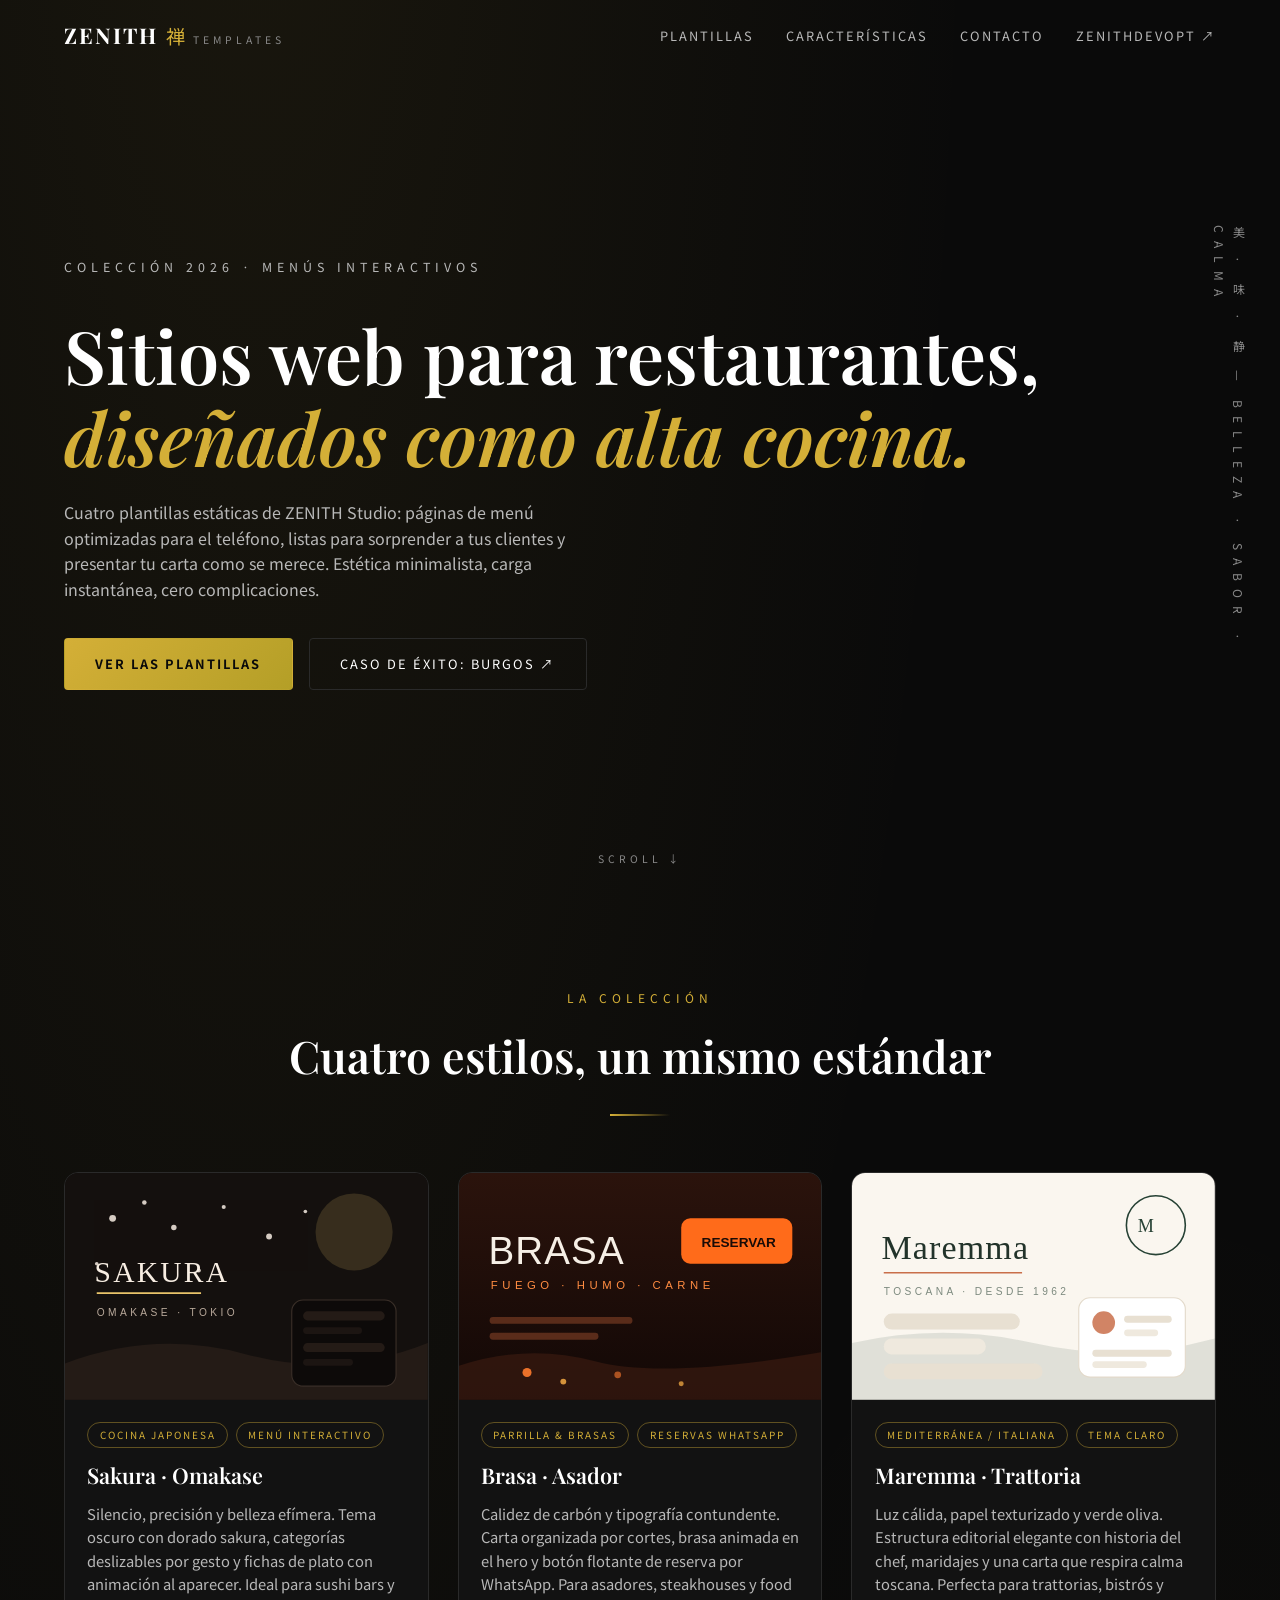
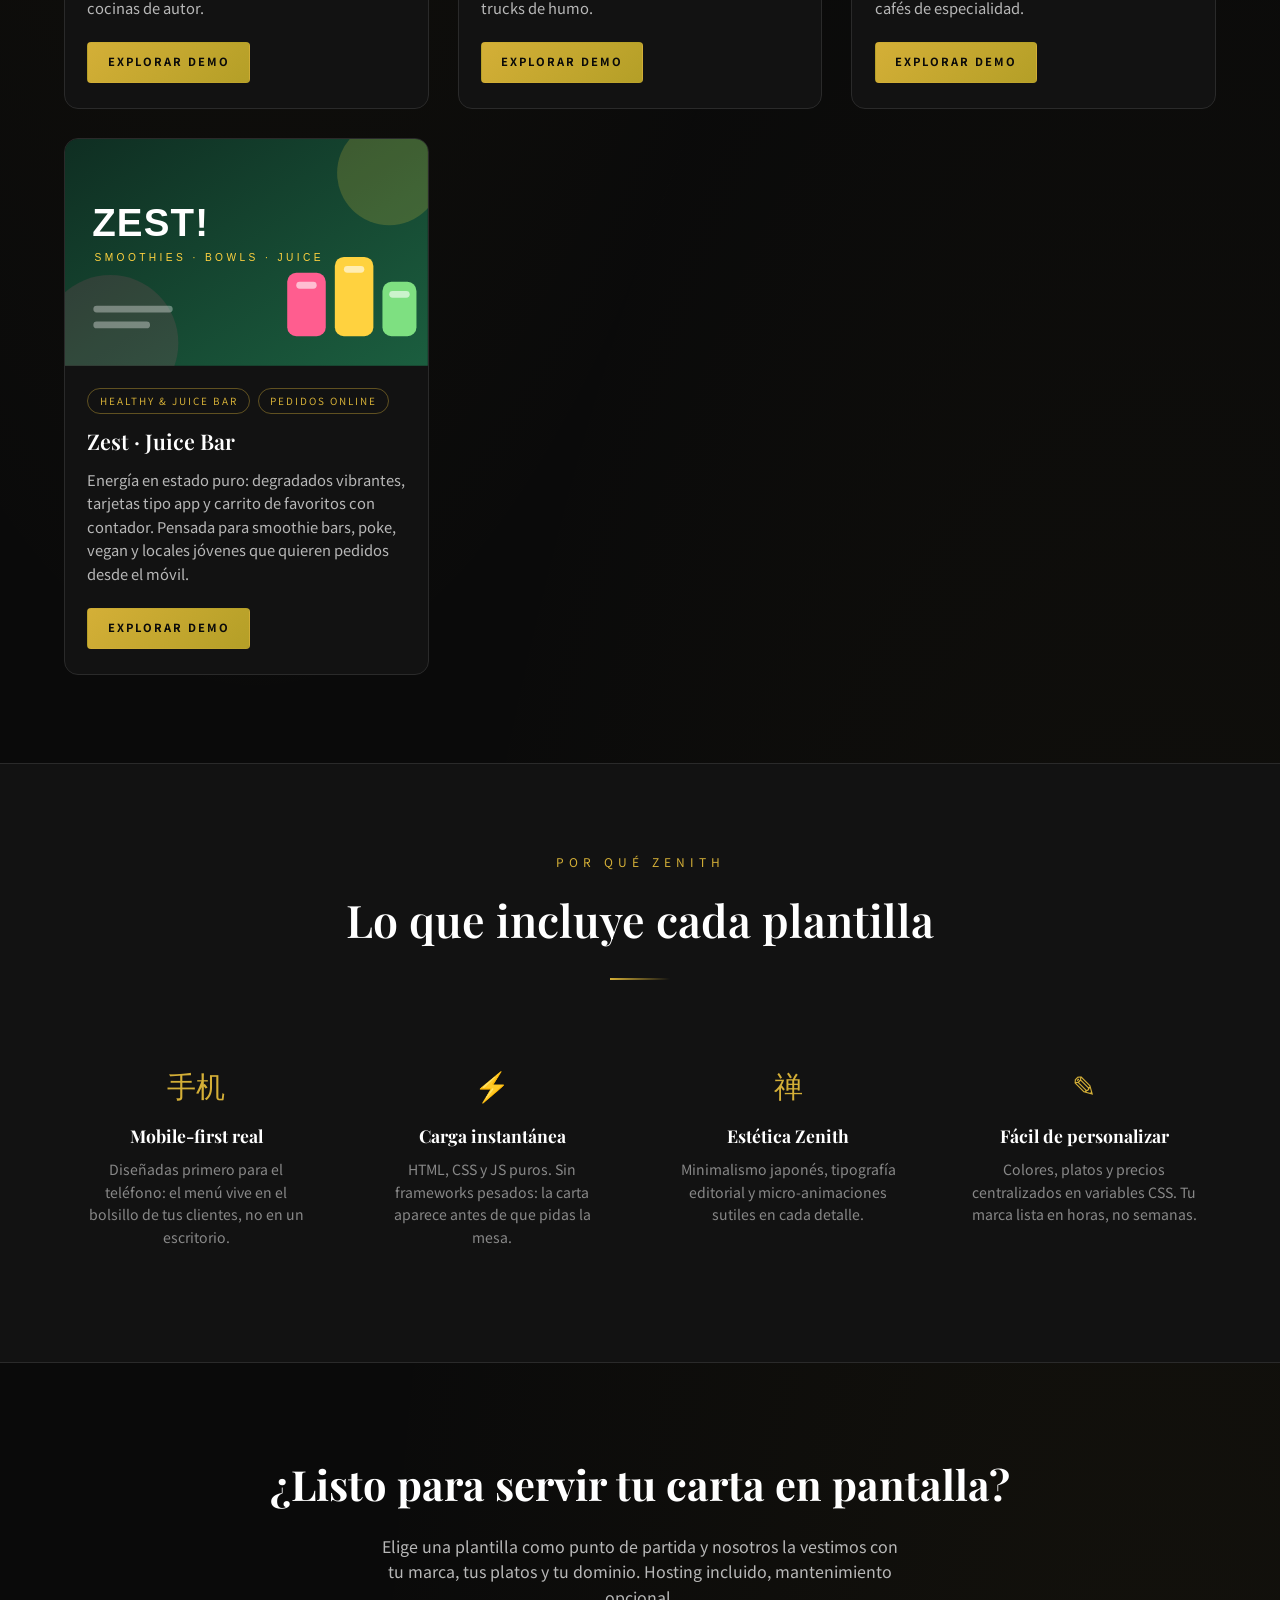
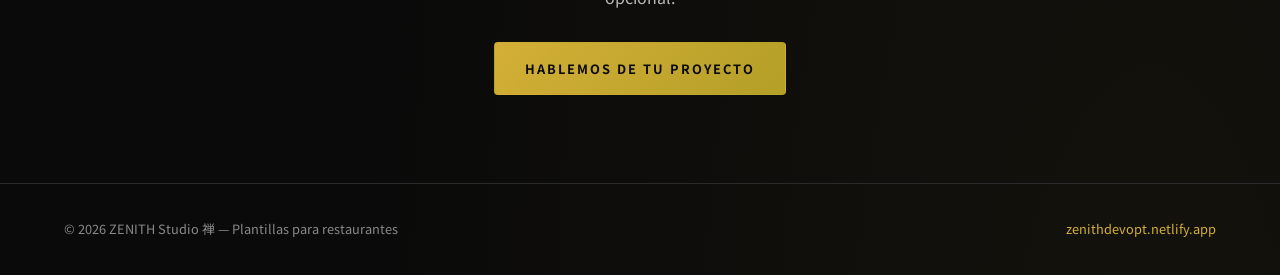
==== index.html @ badf2548 "feat: showcase Zenith + 4 plantillas de menú (sakura, brasa, maremma, zest)" ====
<!DOCTYPE html>
<html lang="es">
<head>
  <meta charset="UTF-8">
  <meta name="viewport" content="width=device-width, initial-scale=1.0">
  <meta name="description" content="ZENITH Studio — Colección de plantillas web para restaurantes: menús interactivos optimizados para móviles, con nuestra estética minimalista premium.">
  <title>ZENITH | Plantillas para Restaurantes 禅</title>

  <link rel="preconnect" href="https://fonts.googleapis.com">
  <link rel="preconnect" href="https://fonts.gstatic.com" crossorigin>
  <link href="https://fonts.googleapis.com/css2?family=Playfair+Display:ital,wght@0,400;0,600;0,700;1,600&family=Noto+Sans+JP:wght@300;400;500;700&display=swap" rel="stylesheet">

  <link rel="stylesheet" href="css/showcase.css">
</head>
<body>
  <!-- Navegación -->
  <nav class="navbar">
    <div class="container nav-container">
      <a href="#" class="logo">
        <span class="logo-text">ZENITH</span>
        <span class="logo-kanji">禅</span>
        <span class="logo-sub">Templates</span>
      </a>
      <ul class="nav-links">
        <li><a href="#plantillas">Plantillas</a></li>
        <li><a href="#caracteristicas">Características</a></li>
        <li><a href="#contacto">Contacto</a></li>
        <li><a href="https://zenithdevopt.netlify.app/" target="_blank" rel="noopener">zenithdevopt ↗</a></li>
      </ul>
      <button class="hamburger" aria-label="Abrir menú"><span></span><span></span><span></span></button>
    </div>
  </nav>

  <!-- Hero -->
  <header class="hero">
    <div class="container">
      <p class="hero-kicker reveal">Colección 2026 · Menús interactivos</p>
      <h1 class="reveal">Sitios web para restaurantes,<br><span class="hl">diseñados como alta cocina.</span></h1>
      <p class="reveal">Cuatro plantillas estáticas de ZENITH Studio: páginas de menú optimizadas para el teléfono, listas para sorprender a tus clientes y presentar tu carta como se merece. Estética minimalista, carga instantánea, cero complicaciones.</p>
      <div class="hero-actions reveal">
        <a href="#plantillas" class="btn btn-primary">Ver las plantillas</a>
        <a href="https://burgos.netlify.app/" target="_blank" rel="noopener" class="btn btn-ghost">Caso de éxito: Burgos ↗</a>
      </div>
    </div>
    <div class="hero-vertical">美 · 味 · 静 — BELLEZA · SABOR · CALMA</div>
    <div class="scroll-hint">Scroll ↓</div>
  </header>

  <!-- Plantillas -->
  <section id="plantillas">
    <div class="container">
      <div class="section-head reveal">
        <span class="kicker">La colección</span>
        <h2>Cuatro estilos, un mismo estándar</h2>
        <div class="section-line"></div>
      </div>

      <div class="tpl-grid">
        <!-- Sakura -->
        <article class="tpl-card reveal">
          <div class="tpl-preview" aria-hidden="true">
            <svg viewBox="0 0 320 200" preserveAspectRatio="xMidYMid slice" xmlns="http://www.w3.org/2000/svg">
              <rect width="320" height="200" fill="#14100e"/>
              <circle cx="255" cy="52" r="34" fill="#e9c46a" opacity="0.16"/>
              <path d="M0 168 Q80 138 160 160 T320 150 V200 H0 Z" fill="#241b16"/>
              <g fill="#f7ede2" opacity="0.85">
                <circle cx="42" cy="40" r="3"/><circle cx="70" cy="26" r="2"/><circle cx="96" cy="48" r="2.4"/>
                <circle cx="140" cy="30" r="1.8"/><circle cx="180" cy="56" r="2.6"/><circle cx="212" cy="34" r="1.6"/>
                <circle cx="28" cy="80" r="1.6"/><circle cx="118" cy="86" r="1.8"/>
              </g>
              <text x="26" y="96" font-family="Georgia, serif" font-size="26" fill="#f7ede2" letter-spacing="2">SAKURA</text>
              <line x1="28" y1="106" x2="120" y2="106" stroke="#e9c46a" stroke-width="1.5"/>
              <text x="28" y="126" font-family="Arial" font-size="9" fill="#b8a89a" letter-spacing="3">OMAKASE · TOKIO</text>
              <rect x="200" y="112" width="92" height="76" rx="10" fill="#0d0a09" stroke="#3a2f28"/>
              <rect x="210" y="122" width="72" height="8" rx="4" fill="#241b16"/>
              <rect x="210" y="136" width="52" height="6" rx="3" fill="#1c1512"/>
              <rect x="210" y="150" width="72" height="8" rx="4" fill="#241b16"/>
              <rect x="210" y="164" width="44" height="6" rx="3" fill="#1c1512"/>
            </svg>
          </div>
          <div class="tpl-body">
            <div class="tpl-tags"><span class="tag">Cocina japonesa</span><span class="tag">Menú interactivo</span></div>
            <h3>Sakura · Omakase</h3>
            <p>Silencio, precisión y belleza efímera. Tema oscuro con dorado sakura, categorías deslizables por gesto y fichas de plato con animación al aparecer. Ideal para sushi bars y cocinas de autor.</p>
            <div class="tpl-actions">
              <a class="btn btn-primary" href="plantillas/sakura/index.html">Explorar demo</a>
            </div>
          </div>
        </article>

        <!-- Brasa -->
        <article class="tpl-card reveal">
          <div class="tpl-preview" aria-hidden="true">
            <svg viewBox="0 0 320 200" preserveAspectRatio="xMidYMid slice" xmlns="http://www.w3.org/2000/svg">
              <defs>
                <linearGradient id="brasaG" x1="0" y1="0" x2="0" y2="1">
                  <stop offset="0" stop-color="#2b130c"/><stop offset="1" stop-color="#120806"/>
                </linearGradient>
              </defs>
              <rect width="320" height="200" fill="url(#brasaG)"/>
              <path d="M0 170 Q60 150 120 166 T320 158 V200 H0 Z" fill="#3a1a10" opacity="0.7"/>
              <circle cx="60" cy="176" r="4" fill="#ff7b2E" opacity="0.9"/>
              <circle cx="92" cy="184" r="2.6" fill="#ffb347" opacity="0.8"/>
              <circle cx="140" cy="178" r="3" fill="#ff7b2e" opacity="0.6"/>
              <circle cx="196" cy="186" r="2.2" fill="#ffb347" opacity="0.7"/>
              <text x="26" y="80" font-family="Impact, Arial Black, sans-serif" font-size="34" fill="#f6efe6" letter-spacing="1">BRASA</text>
              <text x="28" y="102" font-family="Arial" font-size="10" fill="#ff8c42" letter-spacing="4">FUEGO · HUMO · CARNE</text>
              <rect x="196" y="40" width="98" height="40" rx="8" fill="#ff6b1a"/>
              <text x="214" y="65" font-family="Arial" font-size="12" font-weight="bold" fill="#1a0b06">RESERVAR</text>
              <g stroke="#5a2c1a" stroke-width="6" stroke-linecap="round">
                <line x1="30" y1="130" x2="150" y2="130"/><line x1="30" y1="144" x2="120" y2="144"/>
              </g>
            </svg>
          </div>
          <div class="tpl-body">
            <div class="tpl-tags"><span class="tag">Parrilla &amp; brasas</span><span class="tag">Reservas WhatsApp</span></div>
            <h3>Brasa · Asador</h3>
            <p>Calidez de carbón y tipografía contundente. Carta organizada por cortes, brasa animada en el hero y botón flotante de reserva por WhatsApp. Para asadores, steakhouses y food trucks de humo.</p>
            <div class="tpl-actions">
              <a class="btn btn-primary" href="plantillas/brasa/index.html">Explorar demo</a>
            </div>
          </div>
        </article>

        <!-- Maremma -->
        <article class="tpl-card reveal">
          <div class="tpl-preview" aria-hidden="true">
            <svg viewBox="0 0 320 200" preserveAspectRatio="xMidYMid slice" xmlns="http://www.w3.org/2000/svg">
              <rect width="320" height="200" fill="#faf6ef"/>
              <path d="M0 150 Q80 132 160 150 T320 146 V200 H0 Z" fill="#274235" opacity="0.12"/>
              <circle cx="268" cy="46" r="26" fill="none" stroke="#274235" stroke-width="1.4"/>
              <text x="252" y="52" font-family="Georgia, serif" font-size="16" fill="#274235">M</text>
              <text x="26" y="76" font-family="Georgia, serif" font-size="30" fill="#22332a" letter-spacing="1">Maremma</text>
              <line x1="28" y1="88" x2="150" y2="88" stroke="#c96f4a" stroke-width="1.5"/>
              <text x="28" y="108" font-family="Arial" font-size="9" fill="#7d8a7f" letter-spacing="3">TOSCANA · DESDE 1962</text>
              <g>
                <rect x="28" y="124" width="120" height="14" rx="7" fill="#e8e0d2"/>
                <rect x="28" y="146" width="90" height="14" rx="7" fill="#efe9de"/>
                <rect x="28" y="168" width="140" height="14" rx="7" fill="#e8e0d2"/>
              </g>
              <rect x="200" y="110" width="94" height="70" rx="10" fill="#ffffff" stroke="#e3dacb"/>
              <circle cx="222" cy="132" r="10" fill="#c96f4a" opacity="0.85"/>
              <rect x="240" y="126" width="42" height="6" rx="3" fill="#e8e0d2"/>
              <rect x="240" y="138" width="30" height="6" rx="3" fill="#efe9de"/>
              <rect x="212" y="156" width="70" height="6" rx="3" fill="#e8e0d2"/>
              <rect x="212" y="166" width="48" height="6" rx="3" fill="#efe9de"/>
            </svg>
          </div>
          <div class="tpl-body">
            <div class="tpl-tags"><span class="tag">Mediterránea / italiana</span><span class="tag">Tema claro</span></div>
            <h3>Maremma · Trattoria</h3>
            <p>Luz cálida, papel texturizado y verde oliva. Estructura editorial elegante con historia del chef, maridajes y una carta que respira calma toscana. Perfecta para trattorias, bistrós y cafés de especialidad.</p>
            <div class="tpl-actions">
              <a class="btn btn-primary" href="plantillas/maremma/index.html">Explorar demo</a>
            </div>
          </div>
        </article>

        <!-- Zest -->
        <article class="tpl-card reveal">
          <div class="tpl-preview" aria-hidden="true">
            <svg viewBox="0 0 320 200" preserveAspectRatio="xMidYMid slice" xmlns="http://www.w3.org/2000/svg">
              <defs>
                <linearGradient id="zestG" x1="0" y1="0" x2="1" y2="1">
                  <stop offset="0" stop-color="#0f2e22"/><stop offset="1" stop-color="#1b5e3f"/>
                </linearGradient>
              </defs>
              <rect width="320" height="200" fill="url(#zestG)"/>
              <circle cx="286" cy="30" r="46" fill="#ffd23f" opacity="0.18"/>
              <circle cx="40" cy="180" r="60" fill="#ff5d8f" opacity="0.12"/>
              <text x="24" y="86" font-family="Verdana, sans-serif" font-weight="bold" font-size="34" fill="#ffffff" letter-spacing="1">ZEST!</text>
              <text x="26" y="108" font-family="Arial" font-size="9" fill="#ffd23f" letter-spacing="3">SMOOTHIES · BOWLS · JUICE</text>
              <g>
                <rect x="196" y="118" width="34" height="56" rx="8" fill="#ff5d8f"/>
                <rect x="238" y="104" width="34" height="70" rx="8" fill="#ffd23f"/>
                <rect x="280" y="126" width="30" height="48" rx="8" fill="#7ee081"/>
                <rect x="204" y="126" width="18" height="6" rx="3" fill="#ffffff" opacity="0.6"/>
                <rect x="246" y="112" width="18" height="6" rx="3" fill="#ffffff" opacity="0.6"/>
                <rect x="286" y="134" width="18" height="6" rx="3" fill="#ffffff" opacity="0.6"/>
              </g>
              <path d="M28 150 h64 M28 164 h44" stroke="#ffffff" stroke-opacity="0.35" stroke-width="6" stroke-linecap="round"/>
            </svg>
          </div>
          <div class="tpl-body">
            <div class="tpl-tags"><span class="tag">Healthy &amp; juice bar</span><span class="tag">Pedidos online</span></div>
            <h3>Zest · Juice Bar</h3>
            <p>Energía en estado puro: degradados vibrantes, tarjetas tipo app y carrito de favoritos con contador. Pensada para smoothie bars, poke, vegan y locales jóvenes que quieren pedidos desde el móvil.</p>
            <div class="tpl-actions">
              <a class="btn btn-primary" href="plantillas/zest/index.html">Explorar demo</a>
            </div>
          </div>
        </article>
      </div>
    </div>
  </section>

  <!-- Características -->
  <section id="caracteristicas" class="features">
    <div class="container">
      <div class="section-head reveal">
        <span class="kicker">Por qué ZENITH</span>
        <h2>Lo que incluye cada plantilla</h2>
        <div class="section-line"></div>
      </div>
      <div class="features-grid">
        <div class="feature reveal"><div class="feature-icon">手机</div><h3>Mobile-first real</h3><p>Diseñadas primero para el teléfono: el menú vive en el bolsillo de tus clientes, no en un escritorio.</p></div>
        <div class="feature reveal"><div class="feature-icon">⚡</div><h3>Carga instantánea</h3><p>HTML, CSS y JS puros. Sin frameworks pesados: la carta aparece antes de que pidas la mesa.</p></div>
        <div class="feature reveal"><div class="feature-icon">禅</div><h3>Estética Zenith</h3><p>Minimalismo japonés, tipografía editorial y micro-animaciones sutiles en cada detalle.</p></div>
        <div class="feature reveal"><div class="feature-icon">✎</div><h3>Fácil de personalizar</h3><p>Colores, platos y precios centralizados en variables CSS. Tu marca lista en horas, no semanas.</p></div>
      </div>
    </div>
  </section>

  <!-- CTA -->
  <section id="contacto" class="cta">
    <div class="container reveal">
      <h2>¿Listo para servir tu carta en pantalla?</h2>
      <p>Elige una plantilla como punto de partida y nosotros la vestimos con tu marca, tus platos y tu dominio. Hosting incluido, mantenimiento opcional.</p>
      <a class="btn btn-primary" href="https://zenithdevopt.netlify.app/#contact" target="_blank" rel="noopener">Hablemos de tu proyecto</a>
    </div>
  </section>

  <footer>
    <div class="container footer-row">
      <p>© 2026 ZENITH Studio 禅 — Plantillas para restaurantes</p>
      <p><a href="https://zenithdevopt.netlify.app/" target="_blank" rel="noopener">zenithdevopt.netlify.app</a></p>
    </div>
  </footer>

  <script src="js/showcase.js"></script>
</body>
</html>
---- css/showcase.css ----
/* ===================================
   ZENITH Studio — Showcase de Plantillas
   Estética: minimalismo japonés + dorado
   =================================== */

:root {
  --bg-1: #0a0a0a;
  --bg-2: #121212;
  --bg-3: #1a1a1a;
  --text-1: #ffffff;
  --text-2: #b8b8b8;
  --text-3: #888888;
  --accent: #d4af37;
  --accent-light: #f4cf57;
  --border: #2a2a2a;
  --font-serif: "Playfair Display", Georgia, serif;
  --font-sans: "Noto Sans JP", "Helvetica Neue", Arial, sans-serif;
  --tr: 0.3s ease;
}

*, *::before, *::after { margin: 0; padding: 0; box-sizing: border-box; }

html { scroll-behavior: smooth; }

body {
  font-family: var(--font-sans);
  background:
    radial-gradient(ellipse at 20% -10%, rgba(212, 175, 55, 0.08), transparent 50%),
    radial-gradient(ellipse at 90% 110%, rgba(212, 175, 55, 0.05), transparent 50%),
    var(--bg-1);
  color: var(--text-1);
  line-height: 1.6;
  overflow-x: hidden;
  -webkit-font-smoothing: antialiased;
}

.container { width: 100%; max-width: 1200px; margin: 0 auto; padding: 0 1.5rem; }

/* ---------- Navbar ---------- */
.navbar {
  position: fixed; top: 0; left: 0; width: 100%; z-index: 100;
  padding: 1.1rem 0;
  transition: var(--tr);
  background: transparent;
}
.navbar.scrolled {
  background: rgba(10, 10, 10, 0.9);
  backdrop-filter: blur(16px);
  -webkit-backdrop-filter: blur(16px);
  padding: 0.7rem 0;
  border-bottom: 1px solid var(--border);
}
.nav-container { display: flex; align-items: center; justify-content: space-between; }
.logo { display: flex; align-items: baseline; gap: 0.5rem; text-decoration: none; color: var(--text-1); }
.logo-text { font-family: var(--font-serif); font-weight: 700; font-size: 1.35rem; letter-spacing: 2px; }
.logo-kanji { color: var(--accent); font-size: 1.2rem; }
.logo-sub { font-size: 0.65rem; letter-spacing: 4px; text-transform: uppercase; color: var(--text-3); }
.nav-links { display: flex; gap: 2rem; list-style: none; }
.nav-links a {
  color: var(--text-2); text-decoration: none; font-size: 0.8rem;
  text-transform: uppercase; letter-spacing: 2px; position: relative; padding-bottom: 4px;
  transition: var(--tr);
}
.nav-links a::after {
  content: ""; position: absolute; left: 0; bottom: 0; height: 1px; width: 0;
  background: var(--accent); transition: var(--tr);
}
.nav-links a:hover { color: var(--text-1); }
.nav-links a:hover::after { width: 100%; }

.hamburger { display: none; background: none; border: none; cursor: pointer; width: 30px; height: 24px; position: relative; z-index: 110; }
.hamburger span { display: block; height: 2px; background: var(--text-1); margin: 5px 0; transition: var(--tr); }
.hamburger.open span:nth-child(1) { transform: translateY(7px) rotate(45deg); }
.hamburger.open span:nth-child(2) { opacity: 0; }
.hamburger.open span:nth-child(3) { transform: translateY(-7px) rotate(-45deg); }

/* ---------- Hero ---------- */
.hero { min-height: 100svh; display: flex; align-items: center; position: relative; padding: 7rem 0 4rem; }
.hero-vertical {
  position: absolute; right: 2rem; top: 50%; transform: translateY(-50%);
  writing-mode: vertical-rl; letter-spacing: 8px; font-size: 0.75rem;
  color: var(--text-3); text-transform: uppercase;
}
.hero-kicker { color: var(--accent); letter-spacing: 5px; text-transform: uppercase; font-size: 0.78rem; margin-bottom: 1.2rem; }
.hero h1 {
  font-family: var(--font-serif); font-weight: 600;
  font-size: clamp(2.4rem, 6.5vw, 4.6rem); line-height: 1.12; margin-bottom: 1.4rem;
}
.hero h1 .hl { color: var(--accent); font-style: italic; }
.hero p { max-width: 560px; color: var(--text-2); margin-bottom: 2.2rem; }
.hero-actions { display: flex; gap: 1rem; flex-wrap: wrap; }
.btn {
  display: inline-flex; align-items: center; gap: 0.5rem; padding: 0.95rem 1.9rem;
  font-size: 0.8rem; letter-spacing: 2px; text-transform: uppercase; text-decoration: none;
  border-radius: 4px; transition: var(--tr); cursor: pointer; border: 1px solid transparent;
}
.btn-primary { background: linear-gradient(135deg, var(--accent), #b49f27); color: #0a0a0a; font-weight: 700; }
.btn-primary:hover { transform: translateY(-2px); box-shadow: 0 0 34px rgba(212, 175, 55, 0.35); }
.btn-ghost { border-color: var(--border); color: var(--text-1); }
.btn-ghost:hover { border-color: var(--accent); color: var(--accent); }
.scroll-hint { position: absolute; bottom: 2rem; left: 50%; transform: translateX(-50%); font-size: 0.65rem; letter-spacing: 4px; text-transform: uppercase; color: var(--text-3); animation: float 2.2s ease-in-out infinite; }
@keyframes float { 0%,100% { transform: translate(-50%, 0);} 50% { transform: translate(-50%, 8px);} }

/* ---------- Sections ---------- */
section { padding: 5.5rem 0; }
.section-head { text-align: center; margin-bottom: 3.5rem; }
.section-head .kicker { color: var(--accent); letter-spacing: 5px; text-transform: uppercase; font-size: 0.75rem; display: block; margin-bottom: 0.8rem; }
.section-head h2 { font-family: var(--font-serif); font-size: clamp(1.8rem, 4vw, 2.8rem); font-weight: 600; }
.section-line { width: 60px; height: 2px; margin: 1.4rem auto 0; background: linear-gradient(90deg, var(--accent), transparent); }

/* ---------- Grid de plantillas ---------- */
.tpl-grid { display: grid; grid-template-columns: repeat(auto-fit, minmax(280px, 1fr)); gap: 1.8rem; }
.tpl-card {
  background: var(--bg-2); border: 1px solid var(--border); border-radius: 14px;
  overflow: hidden; display: flex; flex-direction: column;
  transition: transform 0.35s ease, border-color 0.35s ease, box-shadow 0.35s ease;
}
.tpl-card:hover { transform: translateY(-6px); border-color: rgba(212, 175, 55, 0.5); box-shadow: 0 18px 44px rgba(0, 0, 0, 0.55); }
.tpl-preview { aspect-ratio: 16 / 10; position: relative; overflow: hidden; }
.tpl-preview svg { width: 100%; height: 100%; display: block; }
.tpl-body { padding: 1.4rem 1.4rem 1.6rem; display: flex; flex-direction: column; gap: 0.6rem; flex: 1; }
.tpl-tags { display: flex; gap: 0.5rem; flex-wrap: wrap; }
.tag { font-size: 0.62rem; letter-spacing: 2px; text-transform: uppercase; color: var(--accent); border: 1px solid rgba(212, 175, 55, 0.4); border-radius: 999px; padding: 0.25rem 0.7rem; }
.tpl-body h3 { font-family: var(--font-serif); font-size: 1.35rem; font-weight: 600; }
.tpl-body p { color: var(--text-2); font-size: 0.92rem; flex: 1; }
.tpl-actions { display: flex; gap: 0.8rem; margin-top: 0.8rem; }
.tpl-actions .btn { padding: 0.65rem 1.2rem; font-size: 0.7rem; }

/* ---------- Features ---------- */
.features { background: var(--bg-2); border-block: 1px solid var(--border); }
.features-grid { display: grid; grid-template-columns: repeat(auto-fit, minmax(220px, 1fr)); gap: 2rem; }
.feature { text-align: center; padding: 1.6rem 1rem; }
.feature-icon { font-size: 1.8rem; color: var(--accent); margin-bottom: 0.9rem; font-family: var(--font-serif); }
.feature h3 { font-family: var(--font-serif); font-size: 1.1rem; margin-bottom: 0.5rem; }
.feature p { color: var(--text-3); font-size: 0.88rem; }

/* ---------- CTA + Footer ---------- */
.cta { text-align: center; }
.cta h2 { font-family: var(--font-serif); font-size: clamp(1.7rem, 4vw, 2.6rem); margin-bottom: 1rem; }
.cta p { color: var(--text-2); max-width: 520px; margin: 0 auto 2rem; }
footer { border-top: 1px solid var(--border); padding: 2.2rem 0; }
.footer-row { display: flex; justify-content: space-between; align-items: center; gap: 1rem; flex-wrap: wrap; }
footer p { color: var(--text-3); font-size: 0.8rem; }
footer a { color: var(--accent); text-decoration: none; }

/* ---------- Animaciones de aparición ---------- */
.reveal { opacity: 0; transform: translateY(26px); transition: opacity 0.7s ease, transform 0.7s ease; }
.reveal.visible { opacity: 1; transform: none; }

/* ---------- Responsive ---------- */
@media (max-width: 768px) {
  .nav-links {
    position: fixed; inset: 0; background: rgba(10, 10, 10, 0.97);
    backdrop-filter: blur(14px);
    flex-direction: column; align-items: center; justify-content: center;
    gap: 2.2rem; transform: translateX(100%); transition: transform 0.35s ease; z-index: 105;
  }
  .nav-links.open { transform: translateX(0); }
  .nav-links a { font-size: 1rem; }
  .hamburger { display: block; }
  .hero-vertical { display: none; }
  section { padding: 4rem 0; }
}
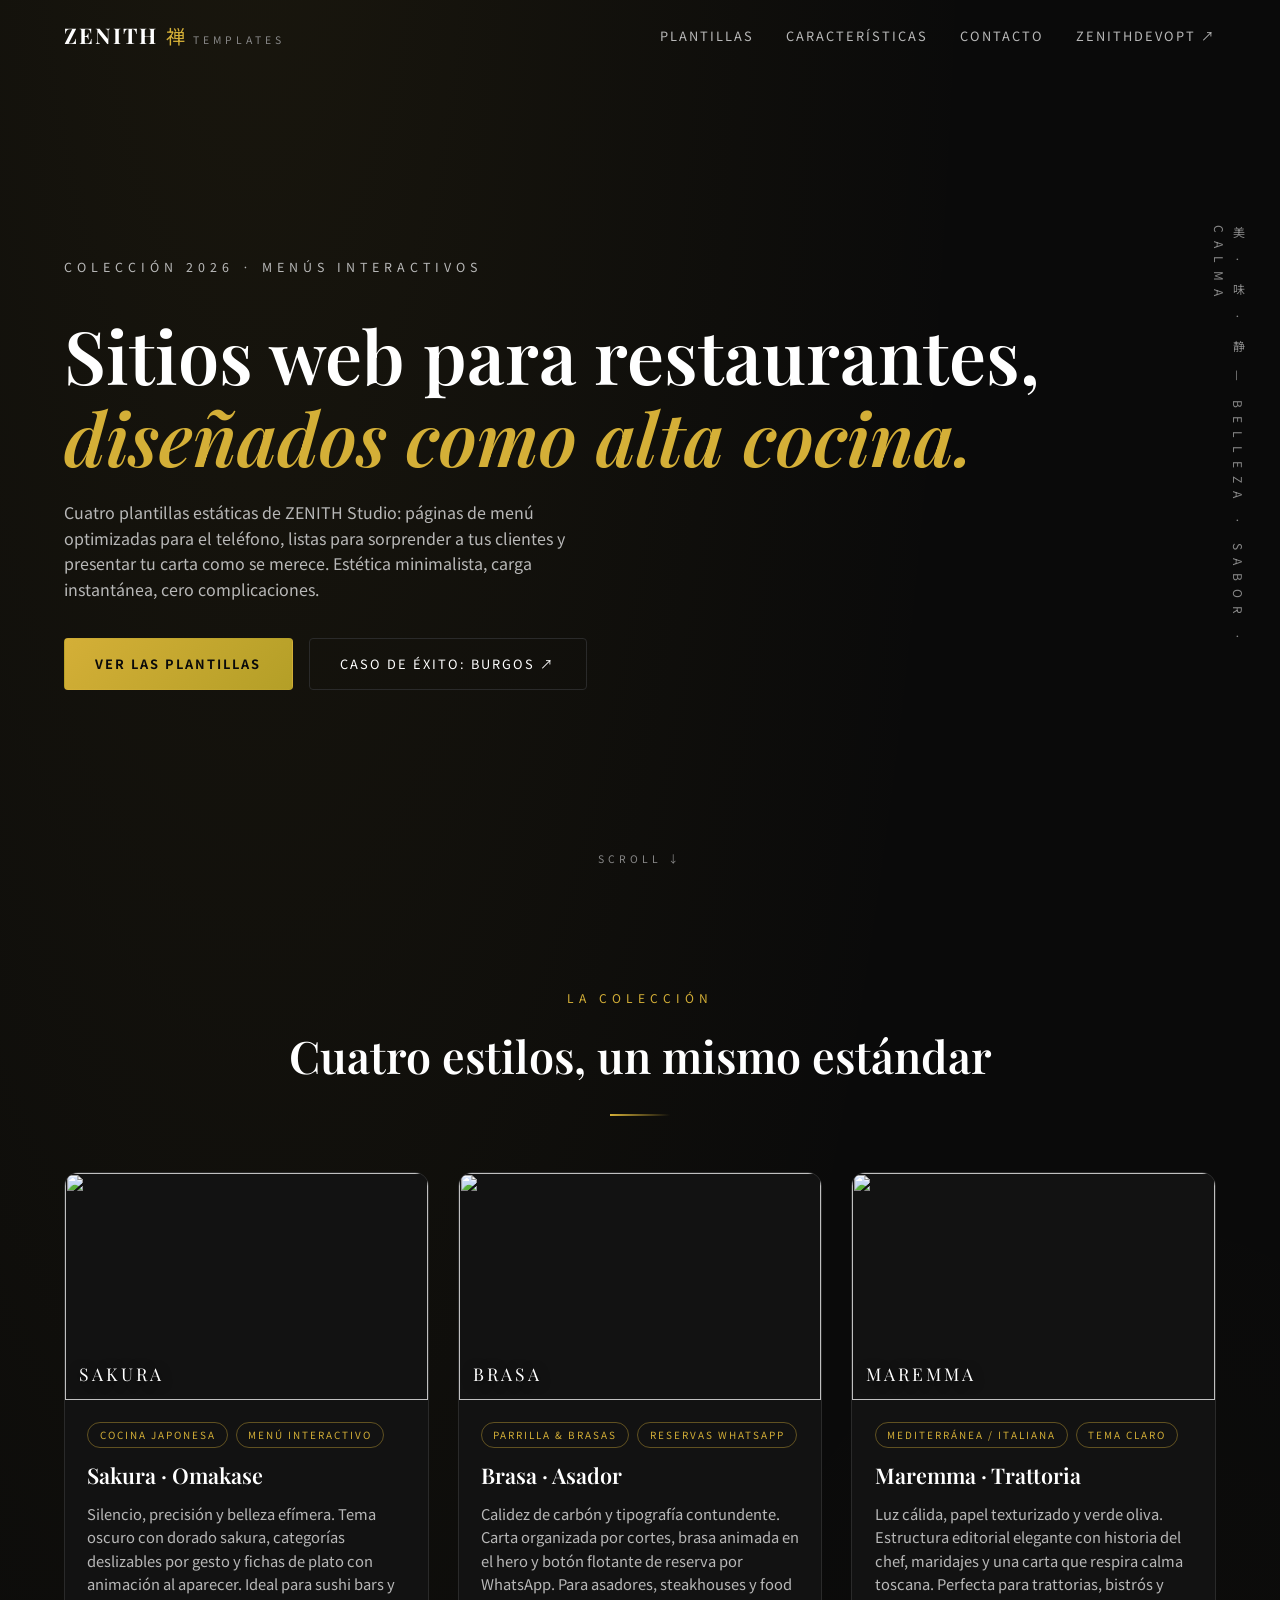
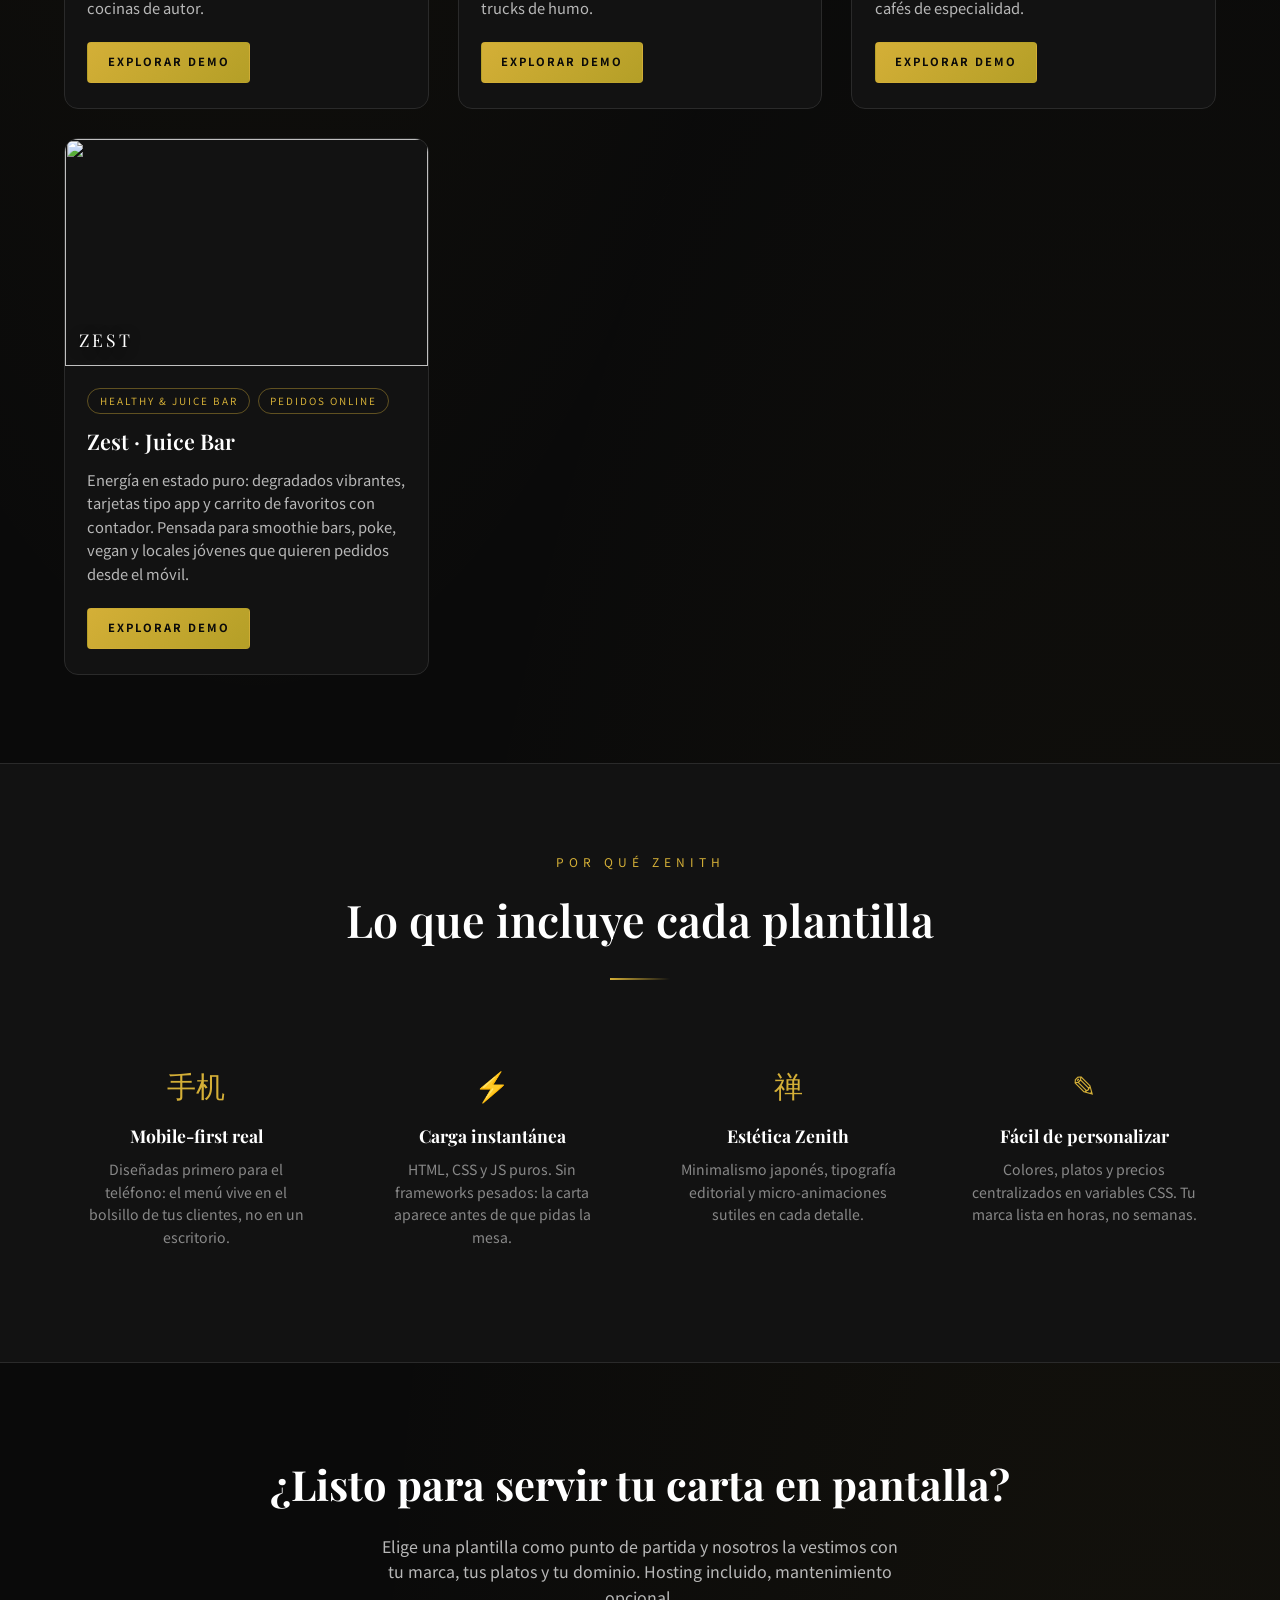
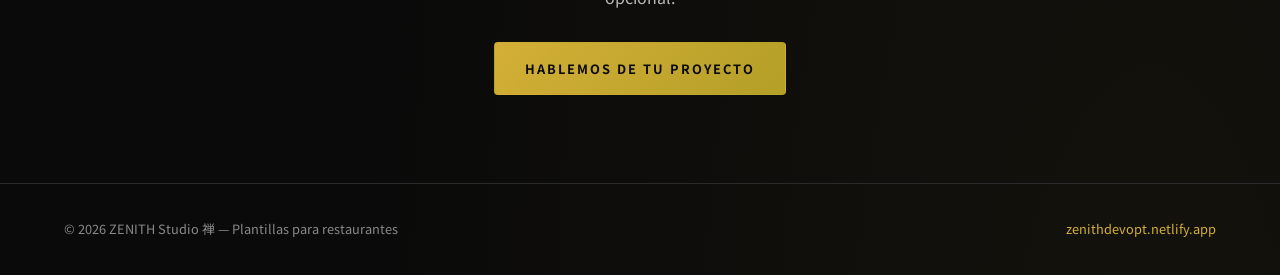
==== commit 3c6d288c: "feat: fotos reales de platos (Unsplash) en las 4 plantillas + showcase - js/photos.js en sakura/bras" ====
--- a/index.html
+++ b/index.html
@@ -58,26 +58,7 @@
       <div class="tpl-grid">
         <!-- Sakura -->
         <article class="tpl-card reveal">
-          <div class="tpl-preview" aria-hidden="true">
-            <svg viewBox="0 0 320 200" preserveAspectRatio="xMidYMid slice" xmlns="http://www.w3.org/2000/svg">
-              <rect width="320" height="200" fill="#14100e"/>
-              <circle cx="255" cy="52" r="34" fill="#e9c46a" opacity="0.16"/>
-              <path d="M0 168 Q80 138 160 160 T320 150 V200 H0 Z" fill="#241b16"/>
-              <g fill="#f7ede2" opacity="0.85">
-                <circle cx="42" cy="40" r="3"/><circle cx="70" cy="26" r="2"/><circle cx="96" cy="48" r="2.4"/>
-                <circle cx="140" cy="30" r="1.8"/><circle cx="180" cy="56" r="2.6"/><circle cx="212" cy="34" r="1.6"/>
-                <circle cx="28" cy="80" r="1.6"/><circle cx="118" cy="86" r="1.8"/>
-              </g>
-              <text x="26" y="96" font-family="Georgia, serif" font-size="26" fill="#f7ede2" letter-spacing="2">SAKURA</text>
-              <line x1="28" y1="106" x2="120" y2="106" stroke="#e9c46a" stroke-width="1.5"/>
-              <text x="28" y="126" font-family="Arial" font-size="9" fill="#b8a89a" letter-spacing="3">OMAKASE · TOKIO</text>
-              <rect x="200" y="112" width="92" height="76" rx="10" fill="#0d0a09" stroke="#3a2f28"/>
-              <rect x="210" y="122" width="72" height="8" rx="4" fill="#241b16"/>
-              <rect x="210" y="136" width="52" height="6" rx="3" fill="#1c1512"/>
-              <rect x="210" y="150" width="72" height="8" rx="4" fill="#241b16"/>
-              <rect x="210" y="164" width="44" height="6" rx="3" fill="#1c1512"/>
-            </svg>
-          </div>
+          <div class="tpl-preview" aria-hidden="true"><img src="https://images.unsplash.com/photo-1579871494447-9811a8ae1048?auto=format&fit=crop&w=640&q=70" alt=""><span class="preview-tag">SAKURA</span></div>
           <div class="tpl-body">
             <div class="tpl-tags"><span class="tag">Cocina japonesa</span><span class="tag">Menú interactivo</span></div>
             <h3>Sakura · Omakase</h3>
@@ -90,28 +71,7 @@
 
         <!-- Brasa -->
         <article class="tpl-card reveal">
-          <div class="tpl-preview" aria-hidden="true">
-            <svg viewBox="0 0 320 200" preserveAspectRatio="xMidYMid slice" xmlns="http://www.w3.org/2000/svg">
-              <defs>
-                <linearGradient id="brasaG" x1="0" y1="0" x2="0" y2="1">
-                  <stop offset="0" stop-color="#2b130c"/><stop offset="1" stop-color="#120806"/>
-                </linearGradient>
-              </defs>
-              <rect width="320" height="200" fill="url(#brasaG)"/>
-              <path d="M0 170 Q60 150 120 166 T320 158 V200 H0 Z" fill="#3a1a10" opacity="0.7"/>
-              <circle cx="60" cy="176" r="4" fill="#ff7b2E" opacity="0.9"/>
-              <circle cx="92" cy="184" r="2.6" fill="#ffb347" opacity="0.8"/>
-              <circle cx="140" cy="178" r="3" fill="#ff7b2e" opacity="0.6"/>
-              <circle cx="196" cy="186" r="2.2" fill="#ffb347" opacity="0.7"/>
-              <text x="26" y="80" font-family="Impact, Arial Black, sans-serif" font-size="34" fill="#f6efe6" letter-spacing="1">BRASA</text>
-              <text x="28" y="102" font-family="Arial" font-size="10" fill="#ff8c42" letter-spacing="4">FUEGO · HUMO · CARNE</text>
-              <rect x="196" y="40" width="98" height="40" rx="8" fill="#ff6b1a"/>
-              <text x="214" y="65" font-family="Arial" font-size="12" font-weight="bold" fill="#1a0b06">RESERVAR</text>
-              <g stroke="#5a2c1a" stroke-width="6" stroke-linecap="round">
-                <line x1="30" y1="130" x2="150" y2="130"/><line x1="30" y1="144" x2="120" y2="144"/>
-              </g>
-            </svg>
-          </div>
+          <div class="tpl-preview" aria-hidden="true"><img src="https://images.unsplash.com/photo-1544025162-d76694265947?auto=format&fit=crop&w=640&q=70" alt=""><span class="preview-tag">BRASA</span></div>
           <div class="tpl-body">
             <div class="tpl-tags"><span class="tag">Parrilla &amp; brasas</span><span class="tag">Reservas WhatsApp</span></div>
             <h3>Brasa · Asador</h3>
@@ -124,28 +84,7 @@
 
         <!-- Maremma -->
         <article class="tpl-card reveal">
-          <div class="tpl-preview" aria-hidden="true">
-            <svg viewBox="0 0 320 200" preserveAspectRatio="xMidYMid slice" xmlns="http://www.w3.org/2000/svg">
-              <rect width="320" height="200" fill="#faf6ef"/>
-              <path d="M0 150 Q80 132 160 150 T320 146 V200 H0 Z" fill="#274235" opacity="0.12"/>
-              <circle cx="268" cy="46" r="26" fill="none" stroke="#274235" stroke-width="1.4"/>
-              <text x="252" y="52" font-family="Georgia, serif" font-size="16" fill="#274235">M</text>
-              <text x="26" y="76" font-family="Georgia, serif" font-size="30" fill="#22332a" letter-spacing="1">Maremma</text>
-              <line x1="28" y1="88" x2="150" y2="88" stroke="#c96f4a" stroke-width="1.5"/>
-              <text x="28" y="108" font-family="Arial" font-size="9" fill="#7d8a7f" letter-spacing="3">TOSCANA · DESDE 1962</text>
-              <g>
-                <rect x="28" y="124" width="120" height="14" rx="7" fill="#e8e0d2"/>
-                <rect x="28" y="146" width="90" height="14" rx="7" fill="#efe9de"/>
-                <rect x="28" y="168" width="140" height="14" rx="7" fill="#e8e0d2"/>
-              </g>
-              <rect x="200" y="110" width="94" height="70" rx="10" fill="#ffffff" stroke="#e3dacb"/>
-              <circle cx="222" cy="132" r="10" fill="#c96f4a" opacity="0.85"/>
-              <rect x="240" y="126" width="42" height="6" rx="3" fill="#e8e0d2"/>
-              <rect x="240" y="138" width="30" height="6" rx="3" fill="#efe9de"/>
-              <rect x="212" y="156" width="70" height="6" rx="3" fill="#e8e0d2"/>
-              <rect x="212" y="166" width="48" height="6" rx="3" fill="#efe9de"/>
-            </svg>
-          </div>
+          <div class="tpl-preview" aria-hidden="true"><img src="https://images.unsplash.com/photo-1496256654226-3f0a203c64b3?auto=format&fit=crop&w=640&q=70" alt=""><span class="preview-tag">MAREMMA</span></div>
           <div class="tpl-body">
             <div class="tpl-tags"><span class="tag">Mediterránea / italiana</span><span class="tag">Tema claro</span></div>
             <h3>Maremma · Trattoria</h3>
@@ -158,29 +97,7 @@
 
         <!-- Zest -->
         <article class="tpl-card reveal">
-          <div class="tpl-preview" aria-hidden="true">
-            <svg viewBox="0 0 320 200" preserveAspectRatio="xMidYMid slice" xmlns="http://www.w3.org/2000/svg">
-              <defs>
-                <linearGradient id="zestG" x1="0" y1="0" x2="1" y2="1">
-                  <stop offset="0" stop-color="#0f2e22"/><stop offset="1" stop-color="#1b5e3f"/>
-                </linearGradient>
-              </defs>
-              <rect width="320" height="200" fill="url(#zestG)"/>
-              <circle cx="286" cy="30" r="46" fill="#ffd23f" opacity="0.18"/>
-              <circle cx="40" cy="180" r="60" fill="#ff5d8f" opacity="0.12"/>
-              <text x="24" y="86" font-family="Verdana, sans-serif" font-weight="bold" font-size="34" fill="#ffffff" letter-spacing="1">ZEST!</text>
-              <text x="26" y="108" font-family="Arial" font-size="9" fill="#ffd23f" letter-spacing="3">SMOOTHIES · BOWLS · JUICE</text>
-              <g>
-                <rect x="196" y="118" width="34" height="56" rx="8" fill="#ff5d8f"/>
-                <rect x="238" y="104" width="34" height="70" rx="8" fill="#ffd23f"/>
-                <rect x="280" y="126" width="30" height="48" rx="8" fill="#7ee081"/>
-                <rect x="204" y="126" width="18" height="6" rx="3" fill="#ffffff" opacity="0.6"/>
-                <rect x="246" y="112" width="18" height="6" rx="3" fill="#ffffff" opacity="0.6"/>
-                <rect x="286" y="134" width="18" height="6" rx="3" fill="#ffffff" opacity="0.6"/>
-              </g>
-              <path d="M28 150 h64 M28 164 h44" stroke="#ffffff" stroke-opacity="0.35" stroke-width="6" stroke-linecap="round"/>
-            </svg>
-          </div>
+          <div class="tpl-preview" aria-hidden="true"><img src="https://images.unsplash.com/photo-1610970881756-1f54c1679bf2?auto=format&fit=crop&w=640&q=70" alt=""><span class="preview-tag">ZEST</span></div>
           <div class="tpl-body">
             <div class="tpl-tags"><span class="tag">Healthy &amp; juice bar</span><span class="tag">Pedidos online</span></div>
             <h3>Zest · Juice Bar</h3>
--- a/css/showcase.css
+++ b/css/showcase.css
@@ -161,3 +161,7 @@
   .hero-vertical { display: none; }
   section { padding: 4rem 0; }
 }
+
+.tpl-preview img { width: 100%; height: 100%; object-fit: cover; display: block; transition: transform 0.6s ease; }
+.tpl-card:hover .tpl-preview img { transform: scale(1.06); }
+.preview-tag { position: absolute; left: 14px; bottom: 12px; font-family: var(--font-serif, Georgia, serif); font-size: 1.1rem; letter-spacing: 3px; color: #fff; text-shadow: 0 2px 12px rgba(0,0,0,0.8); }
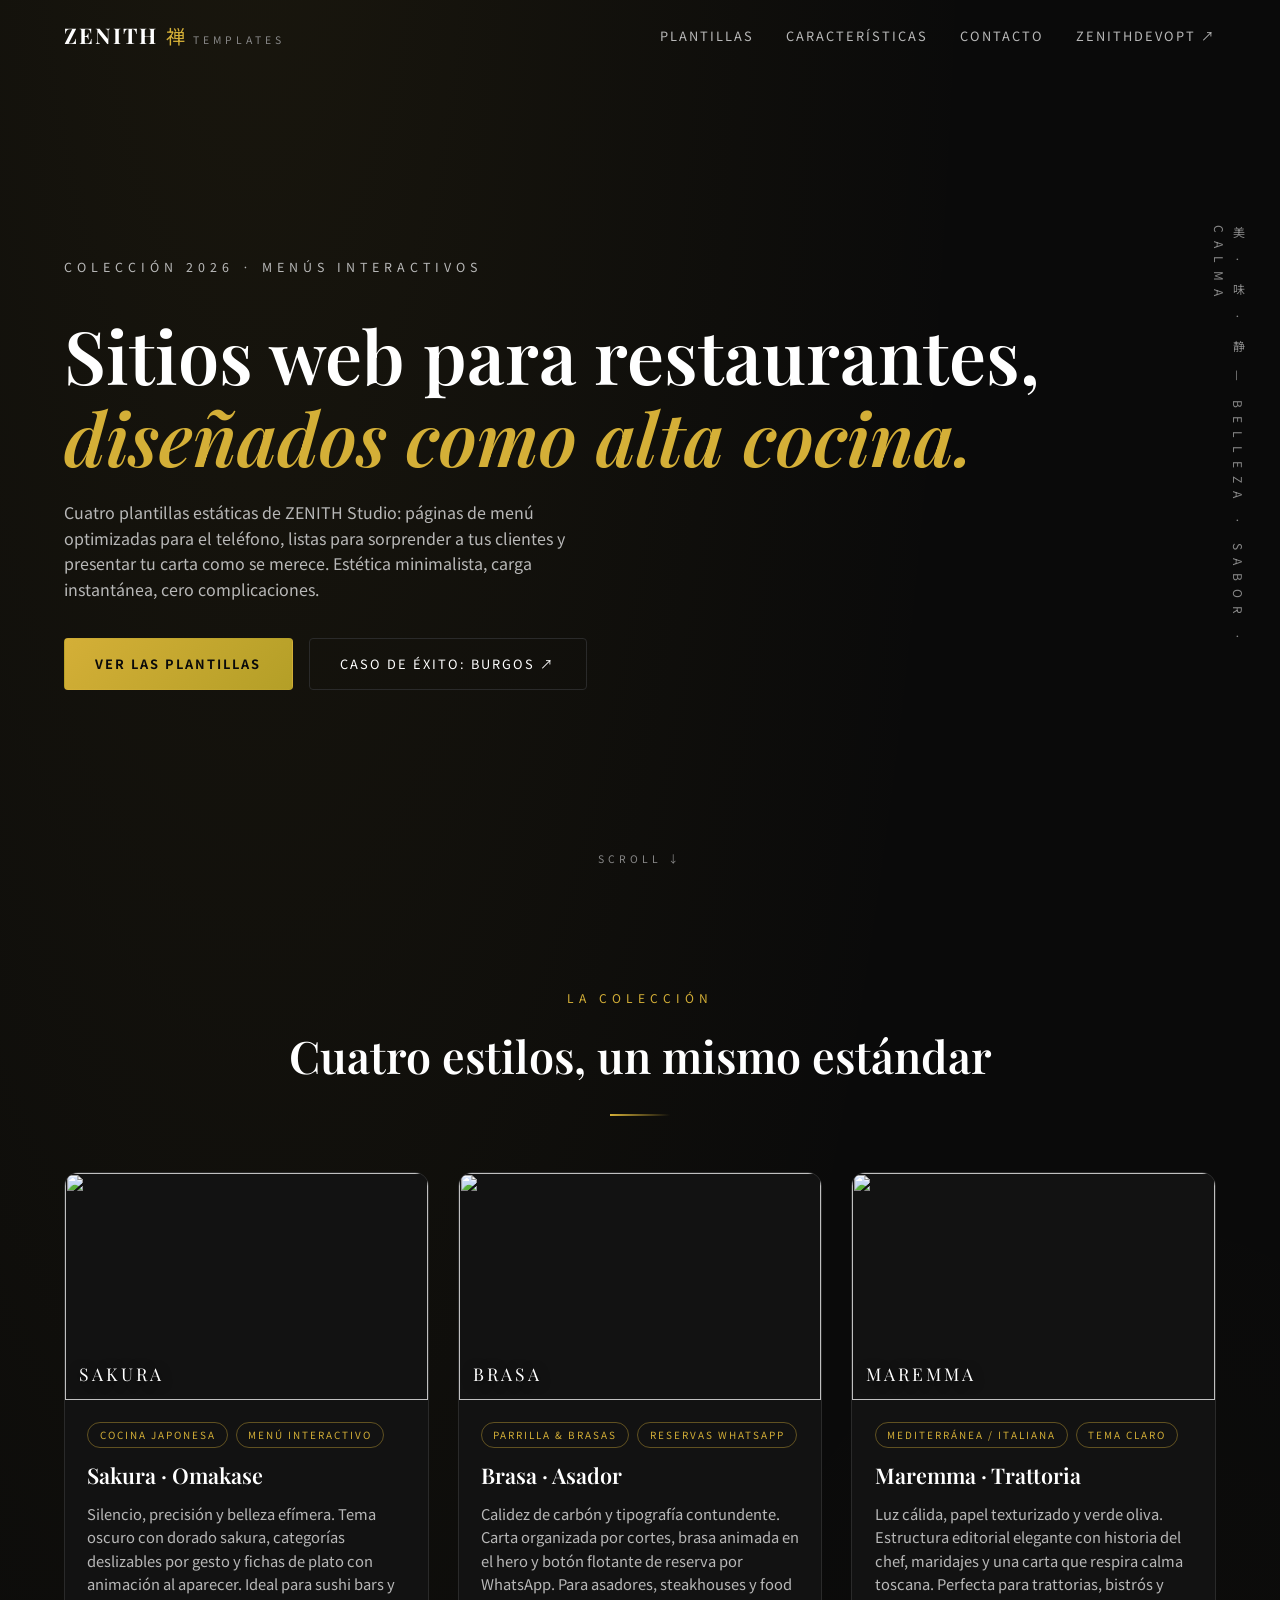
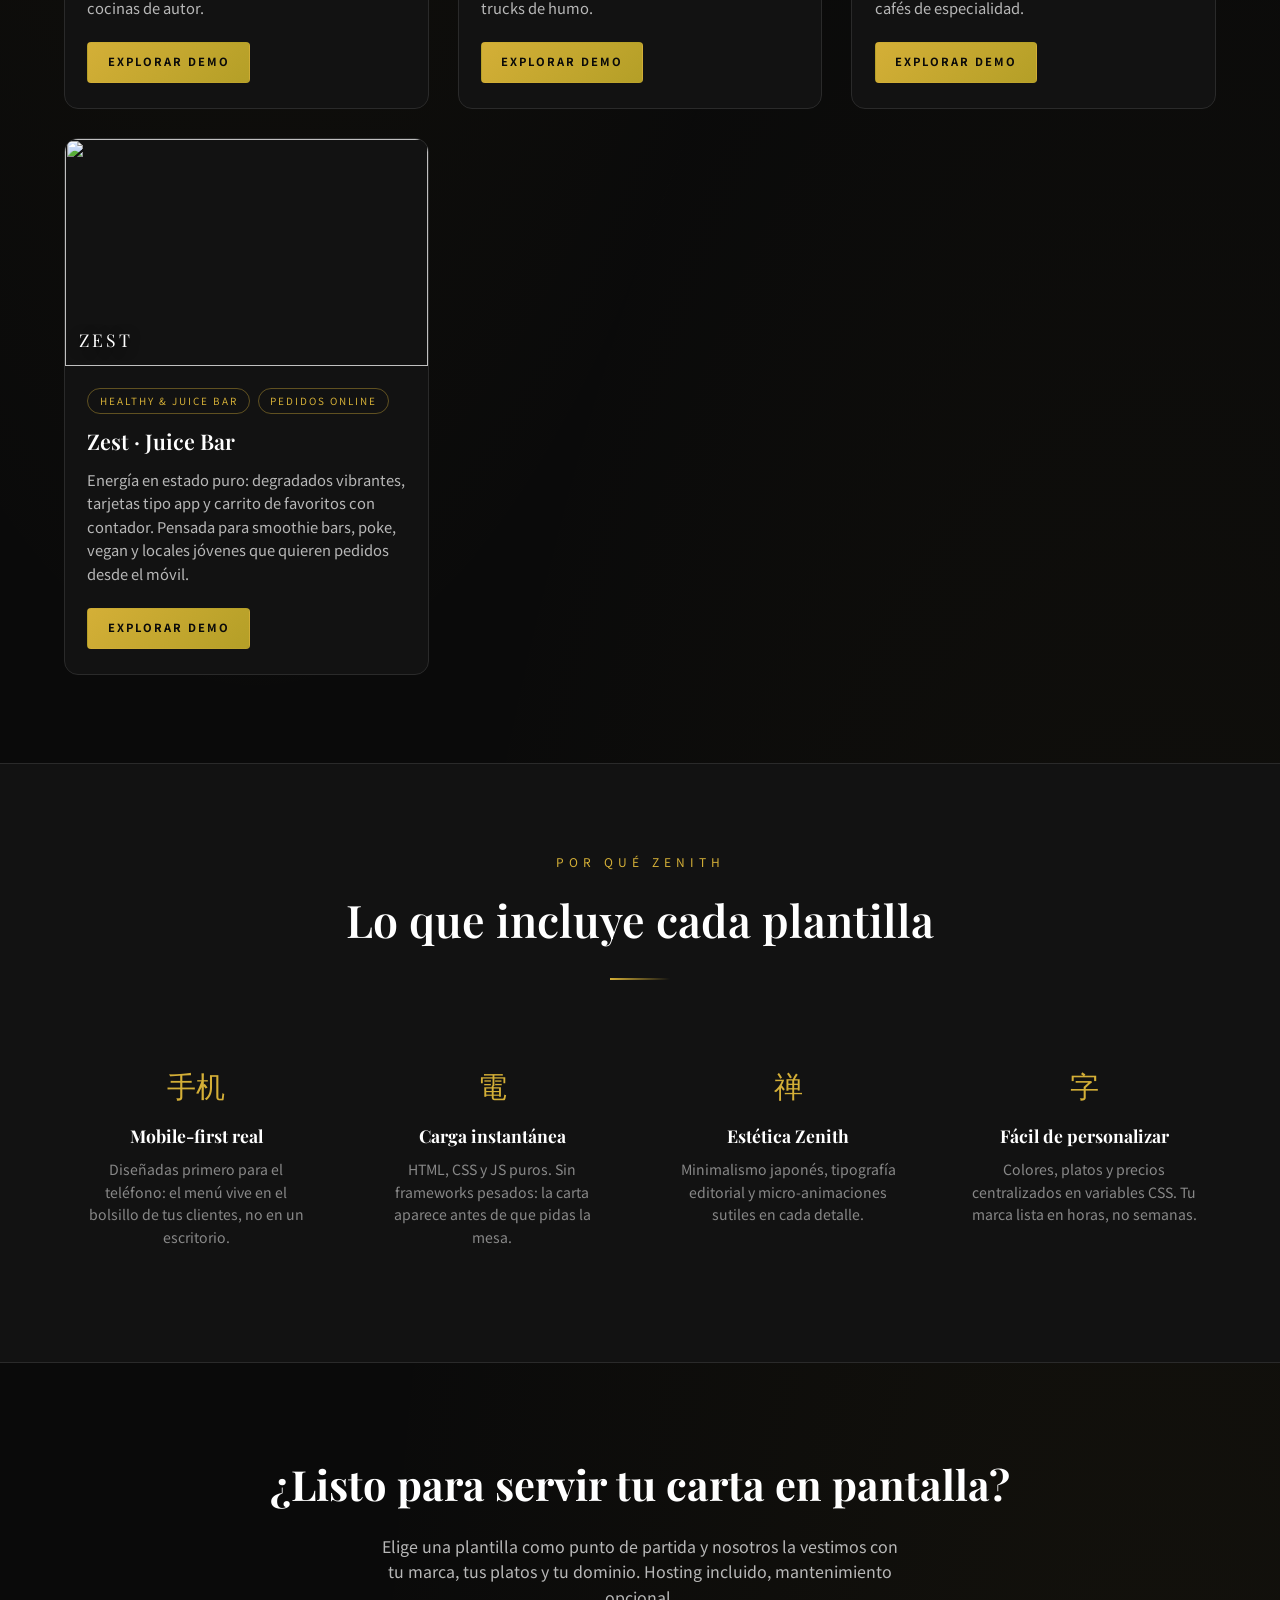
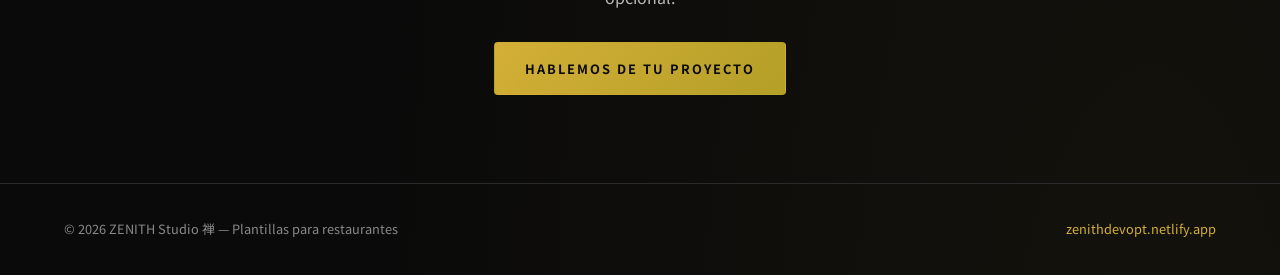
==== commit 2c7d00b7: "fix: eliminar emojis por completo y reemplazar imágenes rotas por placeholders visibles (placehold.c" ====
--- a/index.html
+++ b/index.html
@@ -58,7 +58,7 @@
       <div class="tpl-grid">
         <!-- Sakura -->
         <article class="tpl-card reveal">
-          <div class="tpl-preview" aria-hidden="true"><img src="https://images.unsplash.com/photo-1579871494447-9811a8ae1048?auto=format&fit=crop&w=640&q=70" alt=""><span class="preview-tag">SAKURA</span></div>
+          <div class="tpl-preview" aria-hidden="true"><img src="https://placehold.co/640x400/3a2f27/e9dfc8/png?font=playfair-display&text=SAKURA%0Aomakase" alt=""><span class="preview-tag">SAKURA</span></div>
           <div class="tpl-body">
             <div class="tpl-tags"><span class="tag">Cocina japonesa</span><span class="tag">Menú interactivo</span></div>
             <h3>Sakura · Omakase</h3>
@@ -71,7 +71,7 @@
 
         <!-- Brasa -->
         <article class="tpl-card reveal">
-          <div class="tpl-preview" aria-hidden="true"><img src="https://images.unsplash.com/photo-1544025162-d76694265947?auto=format&fit=crop&w=640&q=70" alt=""><span class="preview-tag">BRASA</span></div>
+          <div class="tpl-preview" aria-hidden="true"><img src="https://placehold.co/640x400/40221a/f6e8d8/png?font=playfair-display&text=BRASA%0Abrasas" alt=""><span class="preview-tag">BRASA</span></div>
           <div class="tpl-body">
             <div class="tpl-tags"><span class="tag">Parrilla &amp; brasas</span><span class="tag">Reservas WhatsApp</span></div>
             <h3>Brasa · Asador</h3>
@@ -84,7 +84,7 @@
 
         <!-- Maremma -->
         <article class="tpl-card reveal">
-          <div class="tpl-preview" aria-hidden="true"><img src="https://images.unsplash.com/photo-1496256654226-3f0a203c64b3?auto=format&fit=crop&w=640&q=70" alt=""><span class="preview-tag">MAREMMA</span></div>
+          <div class="tpl-preview" aria-hidden="true"><img src="https://placehold.co/640x400/e7d5b8/5a3c22/png?font=playfair-display&text=MAREMMA%0Atrattoria" alt=""><span class="preview-tag">MAREMMA</span></div>
           <div class="tpl-body">
             <div class="tpl-tags"><span class="tag">Mediterránea / italiana</span><span class="tag">Tema claro</span></div>
             <h3>Maremma · Trattoria</h3>
@@ -97,7 +97,7 @@
 
         <!-- Zest -->
         <article class="tpl-card reveal">
-          <div class="tpl-preview" aria-hidden="true"><img src="https://images.unsplash.com/photo-1610970881756-1f54c1679bf2?auto=format&fit=crop&w=640&q=70" alt=""><span class="preview-tag">ZEST</span></div>
+          <div class="tpl-preview" aria-hidden="true"><img src="https://placehold.co/640x400/d9f2df/1e5228/png?font=playfair-display&text=ZEST%0Ajuice+bar" alt=""><span class="preview-tag">ZEST</span></div>
           <div class="tpl-body">
             <div class="tpl-tags"><span class="tag">Healthy &amp; juice bar</span><span class="tag">Pedidos online</span></div>
             <h3>Zest · Juice Bar</h3>
@@ -121,9 +121,9 @@
       </div>
       <div class="features-grid">
         <div class="feature reveal"><div class="feature-icon">手机</div><h3>Mobile-first real</h3><p>Diseñadas primero para el teléfono: el menú vive en el bolsillo de tus clientes, no en un escritorio.</p></div>
-        <div class="feature reveal"><div class="feature-icon">⚡</div><h3>Carga instantánea</h3><p>HTML, CSS y JS puros. Sin frameworks pesados: la carta aparece antes de que pidas la mesa.</p></div>
+        <div class="feature reveal"><div class="feature-icon">電</div><h3>Carga instantánea</h3><p>HTML, CSS y JS puros. Sin frameworks pesados: la carta aparece antes de que pidas la mesa.</p></div>
         <div class="feature reveal"><div class="feature-icon">禅</div><h3>Estética Zenith</h3><p>Minimalismo japonés, tipografía editorial y micro-animaciones sutiles en cada detalle.</p></div>
-        <div class="feature reveal"><div class="feature-icon">✎</div><h3>Fácil de personalizar</h3><p>Colores, platos y precios centralizados en variables CSS. Tu marca lista en horas, no semanas.</p></div>
+        <div class="feature reveal"><div class="feature-icon">字</div><h3>Fácil de personalizar</h3><p>Colores, platos y precios centralizados en variables CSS. Tu marca lista en horas, no semanas.</p></div>
       </div>
     </div>
   </section>
